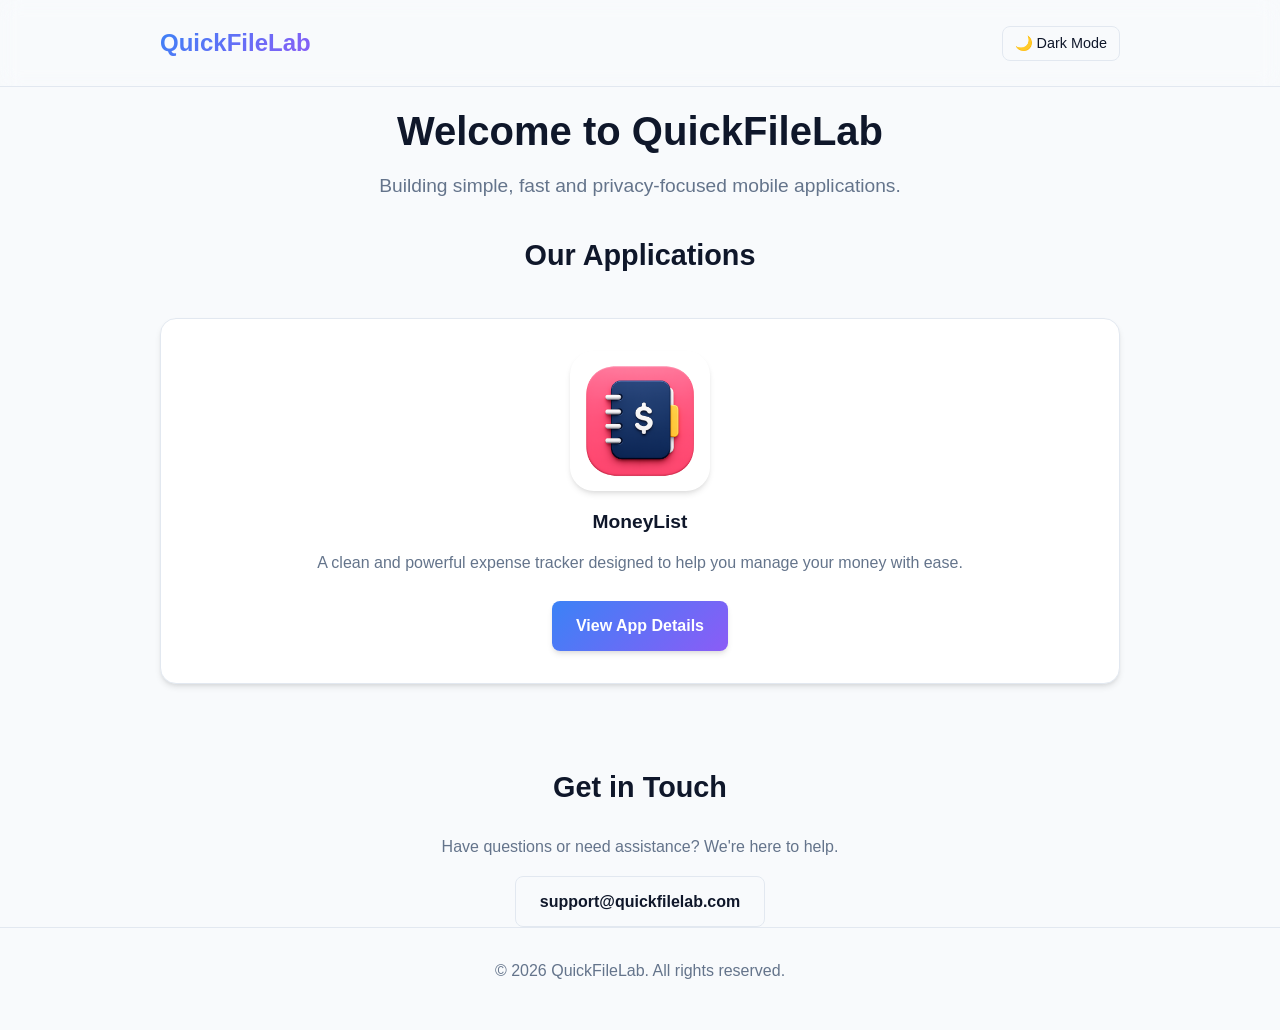
==== index.html @ b00e075a "Add files via upload" ====
<!DOCTYPE html>
<html lang="en">

<head>
    <meta charset="UTF-8">
    <meta name="viewport" content="width=device-width, initial-scale=1.0">
    <title>QuickFileLab | Simple, Fast & Privacy-Focused Mobile Apps</title>
    <meta name="description"
        content="QuickFileLab builds modern, simple, fast, and privacy-focused mobile applications. Discover our latest apps like MoneyList.">
    <link rel="stylesheet" href="css/styles.css">
    <script>
        const savedTheme = localStorage.getItem('theme');
        if (savedTheme) { document.documentElement.setAttribute('data-theme', savedTheme); }
        else if (window.matchMedia && window.matchMedia('(prefers-color-scheme: dark)').matches) { document.documentElement.setAttribute('data-theme', 'dark'); }
    </script>
    <script src="js/main.js" defer></script>
</head>

<body>
    <header>
        <div class="container header-content">
            <a href="index.html" class="logo">QuickFileLab</a>
            <button id="theme-toggle" class="theme-toggle">🌙 Dark Mode</button>
        </div>
    </header>

    <main class="container fade-in">
        <section class="text-center" style="margin-bottom: 30px;">
            <h1>Welcome to QuickFileLab</h1>
            <p style="font-size: 1.2rem; max-width: 600px; margin: 0 auto;">Building simple, fast and privacy-focused
                mobile applications.</p>
        </section>

        <section>
            <h2 class="text-center">Our Applications</h2>
            <div class="grid">
                <article class="card text-center" >
                    <div class="app-icon">
                        <img src="../assets/logo.png" alt="MoneyList Icon">
                    </div>
                    <h3>MoneyList</h3>
                    <p>A clean and powerful expense tracker designed to help you manage your money with ease.</p>
                    <a href="moneylist/index.html" class="btn btn-primary" style="margin-top: 10px;">View App
                        Details</a>
                </article>
            </div>
        </section>

        <section class="text-center" style="margin-top: 80px;">
            <h2>Get in Touch</h2>
            <p>Have questions or need assistance? We're here to help.</p>
            <a href="mailto:support@quickfilelab.com" class="btn btn-outline">support@quickfilelab.com</a>
        </section>
    </main>

    <footer>
        <div class="container">
            <p>&copy; <span id="year"></span> QuickFileLab. All rights reserved.</p>
            <script>document.getElementById('year').textContent = new Date().getFullYear();</script>
        </div>
    </footer>
</body>

</html>
---- css/styles.css ----
/* css/styles.css */
:root {
    --bg-color: #f8fafc;
    --text-main: #0f172a;
    --text-muted: #64748b;
    --card-bg: #ffffff;
    --border-color: #e2e8f0;
    --primary: #3b82f6;
    --primary-hover: #2563eb;
    --gradient: linear-gradient(135deg, #3b82f6, #8b5cf6);
    --shadow: 0 4px 6px -1px rgba(0, 0, 0, 0.1), 0 2px 4px -1px rgba(0, 0, 0, 0.06);
    --shadow-hover: 0 10px 15px -3px rgba(0, 0, 0, 0.1), 0 4px 6px -2px rgba(0, 0, 0, 0.05);
    --radius: 16px;
    --transition: all 0.3s ease;
}

[data-theme="dark"] {
    --bg-color: #0f172a;
    --text-main: #f8fafc;
    --text-muted: #94a3b8;
    --card-bg: #1e293b;
    --border-color: #334155;
    --shadow: 0 4px 6px -1px rgba(0, 0, 0, 0.3);
    --shadow-hover: 0 10px 15px -3px rgba(0, 0, 0, 0.4);
}

* {
    box-sizing: border-box;
    margin: 0;
    padding: 0;
}

body {
    font-family: -apple-system, BlinkMacSystemFont, "Segoe UI", Roboto, Helvetica, Arial, sans-serif;
    background-color: var(--bg-color);
    color: var(--text-main);
    line-height: 1.6;
    display: flex;
    flex-direction: column;
    min-height: 100vh;
    transition: background-color 0.3s ease, color 0.3s ease;
}

a {
    color: var(--primary);
    text-decoration: none;
    transition: var(--transition);
}

a:hover {
    color: var(--primary-hover);
}

/* --- APP ICON FIX --- */
.app-icon {
    flex-shrink: 0 !important; 
    width: 140px !important;
    height: 140px !important;
    background: transparent !important; /* Removes the blue gradient */
    border-radius: 24px;
    box-shadow: var(--shadow);
    overflow: hidden; /* Clips the image perfectly to the rounded corners */
    display: block !important; 
    padding: 0 !important;
}

.app-icon img,
img.app-icon {
    width: 100% !important;
    height: 100% !important;
    object-fit: cover !important; /* Forces the image to fill every pixel */
    display: block;
    margin: 0;
    padding: 0;
    border: none;
}

/* Layout */
.container {
    width: 100%;
    max-width: 1000px;
    margin: 0 auto;
    padding: 0 20px;
}

header {
    padding: 24px 0;
    border-bottom: 1px solid var(--border-color);
    backdrop-filter: blur(10px);
    position: sticky;
    top: 0;
    z-index: 100;
}

.header-content {
    display: flex;
    justify-content: space-between;
    align-items: center;
}

.logo {
    font-size: 1.5rem;
    font-weight: 700;
    background: var(--gradient);
    -webkit-background-clip: text;
    -webkit-text-fill-color: transparent;
}

/* Centers the app icon perfectly inside the application cards */
.card .app-icon {
    margin: 0 auto 16px auto !important;
}

/* --- EXTRA SPACING BELOW NAVBAR --- */
main {
    padding-top: 20px !important; /* Pushes everything down globally */
}

/* Specific spacing for the MoneyList app header to make it look perfect */
.app-hero {
    margin-top: 20px; 
}

footer {
    text-align: center;
    padding: 30px 0;
    border-top: 1px solid var(--border-color);
    color: var(--text-muted);
    font-size: 1rem;
}

.footer-links {
    margin-top: 20px;
    display: flex;
    justify-content: center;
    gap: 20px;
}

/* Typography & Utilities */
h1 { font-size: 2.5rem; margin-bottom: 16px; line-height: 1.2; }
h2 { font-size: 1.8rem; margin-bottom: 24px; }
h3 { font-size: 1.2rem; margin-bottom: 12px; }
p { margin-bottom: 16px; color: var(--text-muted); }
.text-center { text-align: center; }

/* Components */
.btn {
    display: inline-block;
    padding: 12px 24px;
    border-radius: 8px;
    font-weight: 600;
    cursor: pointer;
    border: none;
    transition: var(--transition);
    text-align: center;
}

.btn-primary {
    background: var(--gradient);
    color: white !important;
    box-shadow: var(--shadow);
}

.btn-primary:hover {
    transform: translateY(-2px);
    box-shadow: var(--shadow-hover);
    color: white;
}

.btn-outline {
    background: transparent;
    border: 1px solid var(--border-color);
    color: var(--text-main);
}

.btn-outline:hover {
    border-color: var(--primary);
    color: var(--primary);
}

.card {
    background: var(--card-bg);
    border-radius: var(--radius);
    padding: 32px;
    box-shadow: var(--shadow);
    border: 1px solid var(--border-color);
    transition: var(--transition);
}

.card:hover {
    box-shadow: var(--shadow-hover);
    transform: translateY(-4px);
}

/* Feature Grid */
.grid {
    display: grid;
    grid-template-columns: repeat(auto-fit, minmax(250px, 1fr));
    gap: 24px;
    margin-top: 40px;
}

/* Theme Toggle */
.theme-toggle {
    background: transparent;
    border: 1px solid var(--border-color);
    color: var(--text-main);
    padding: 8px 12px;
    border-radius: 8px;
    cursor: pointer;
    font-size: 0.9rem;
    transition: var(--transition);
}
.theme-toggle:hover {
    background: var(--card-bg);
}

/* App Hero Section */
.app-hero {
    display: flex;
    align-items: center;
    gap: 40px;
    margin-bottom: 60px;
}
.app-icon {
    width: 120px;
    height: 120px;
    background: var(--gradient);
    border-radius: 24px;
    display: flex;
    align-items: center;
    justify-content: center;
    color: white;
    font-size: 3rem;
    font-weight: bold;
    box-shadow: var(--shadow);
}
.app-info { flex: 1; }
.store-button {
    display: inline-block;
    background: var(--text-main);
    color: var(--bg-color) !important;
    padding: 12px 24px;
    border-radius: 8px;
    font-weight: 600;
    margin-top: 10px;
    transition: var(--transition);
}
.store-button:hover { opacity: 0.9; transform: translateY(-2px); }

/* FAQ Accordion */
details {
    background: var(--card-bg);
    border: 1px solid var(--border-color);
    border-radius: 8px;
    margin-bottom: 12px;
    padding: 16px;
}
summary {
    font-weight: 600;
    cursor: pointer;
    list-style: none;
    color: var(--text-main);
}
summary::-webkit-details-marker { display: none; }
details p { margin-top: 12px; margin-bottom: 0; }

/* Animations */
.fade-in {
    animation: fadeIn 0.6s ease forwards;
    opacity: 0;
    transform: translateY(10px);
}
@keyframes fadeIn {
    to { opacity: 1; transform: translateY(0); }
}

/* Responsive */
@media (max-width: 768px) {
    .app-hero { flex-direction: column; text-align: center; gap: 20px; }
    .grid { grid-template-columns: 1fr; }
    h1 { font-size: 2rem; }
}
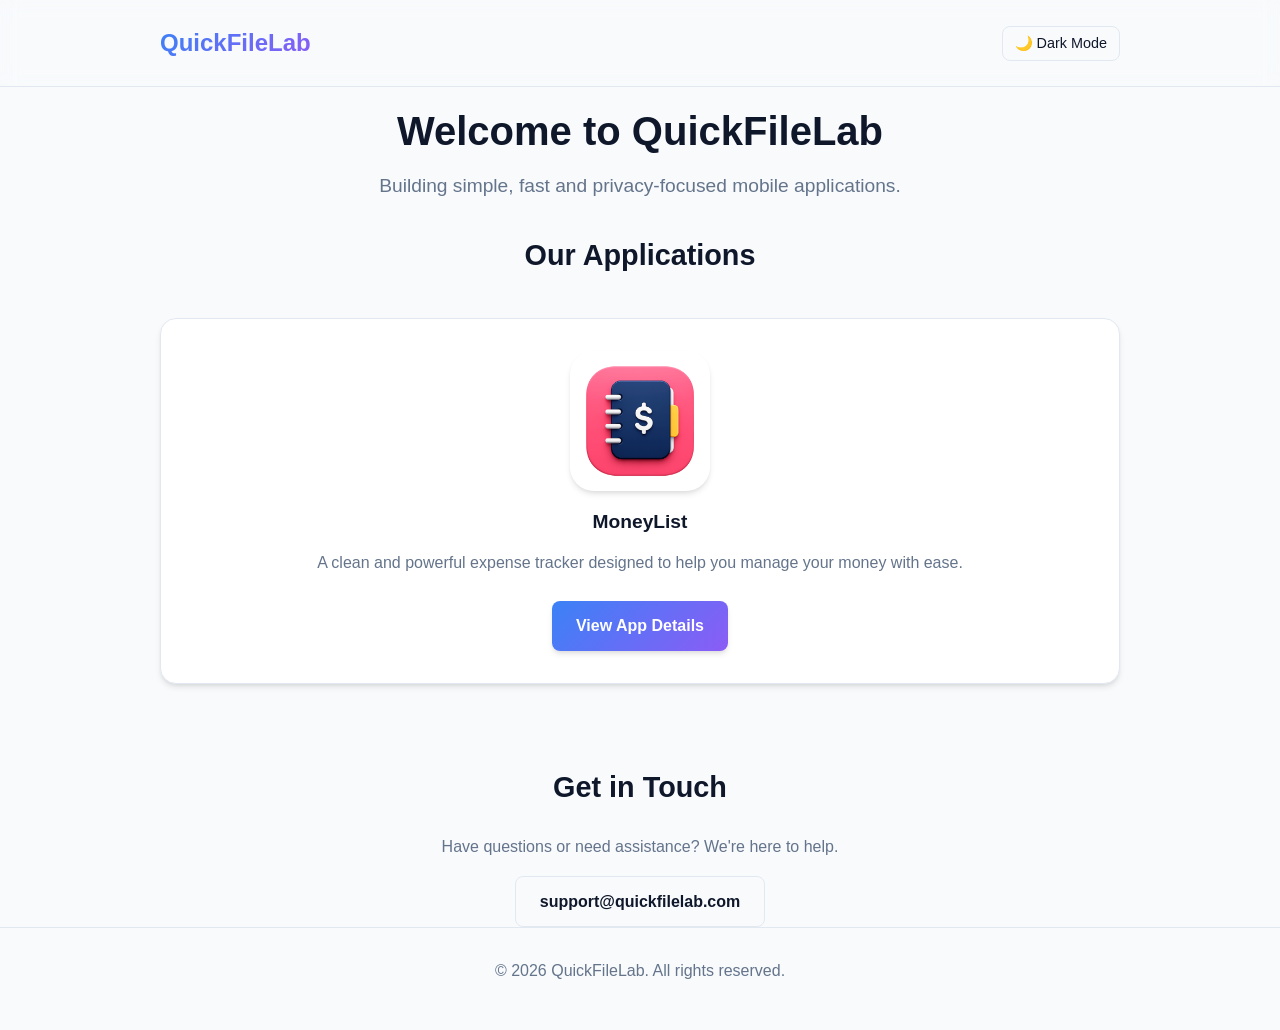
==== commit fa8a3224: "Update index.html" ====
--- a/index.html
+++ b/index.html
@@ -13,7 +13,7 @@
         if (savedTheme) { document.documentElement.setAttribute('data-theme', savedTheme); }
         else if (window.matchMedia && window.matchMedia('(prefers-color-scheme: dark)').matches) { document.documentElement.setAttribute('data-theme', 'dark'); }
     </script>
-    <script src="js/main.js" defer></script>
+    <script src="script/main.js" defer></script>
 </head>
 
 <body>
@@ -36,7 +36,7 @@
             <div class="grid">
                 <article class="card text-center" >
                     <div class="app-icon">
-                        <img src="../assets/logo.png" alt="MoneyList Icon">
+                        <img src="assets/logo.png" alt="MoneyList Icon">
                     </div>
                     <h3>MoneyList</h3>
                     <p>A clean and powerful expense tracker designed to help you manage your money with ease.</p>
@@ -61,4 +61,4 @@
     </footer>
 </body>
 
-</html>+</html>
